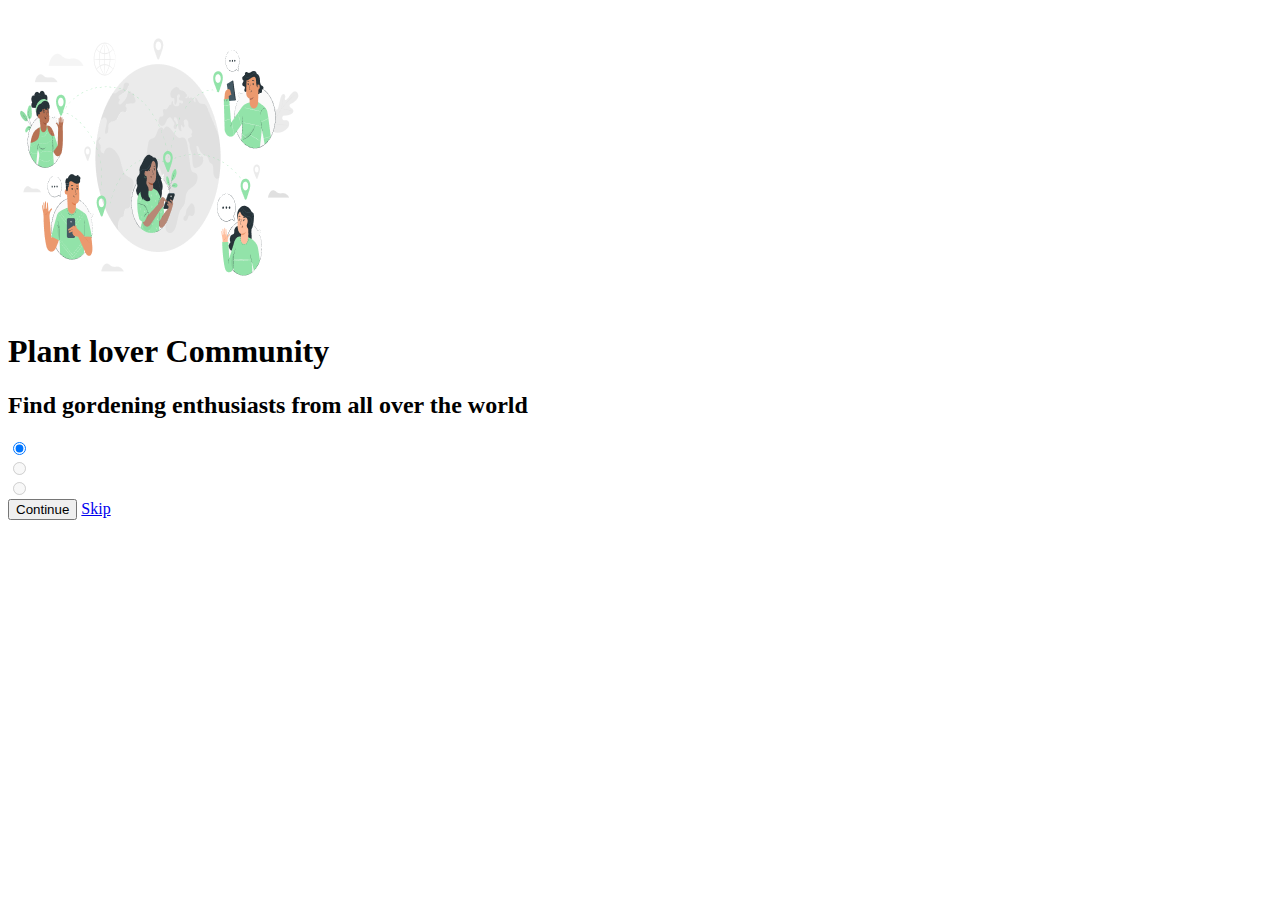
==== index.html @ f8ee6dd6 "Estrutura da página só com HTML" ====
<!DOCTYPE html>
<html lang="en">
<head>
    <meta charset="UTF-8">
    <meta http-equiv="X-UA-Compatible" content="IE=edge">
    <meta name="viewport" content="width=device-width, initial-scale=1.0">

    <link rel="stylesheet" href="styles/styles.css">

    <link rel="preconnect" href="https://fonts.googleapis.com">
    <link rel="preconnect" href="https://fonts.gstatic.com" crossorigin>
    <link href="https://fonts.googleapis.com/css2?family=Poppins:ital,wght@1,200&display=swap" rel="stylesheet">

    <title>Projeto</title>
</head>
<body>
    <main>
        <section id="main-container">
                <div class="image-container">
                    <img src="/images/image-screen3.png" alt="">
                </div>
                <div class="text-container">
                    <h1>Plant lover Community</h1>
                    <h2>Find gordening enthusiasts from all over the world</h2>
                </div>
                <div class="box-circle-container">
                    <div class="radios">
                        <input  id="radio1" type="radio" name="theradio" checked>
                        <label for="radio1"></label>
                    </div>
                    <div class="radios">
                        <input id="radio2" type="radio" name="theradio" disabled>
                        <label for="radio2"></label>
                    </div>
                    <div class="radios">
                        <input id="radio3" type="radio" name="theradio" disabled>
                        <label for="radio3"></label>
                    </div>
                </div>
                <div class="buttons-container">
                    <button>Continue</button>
                    <a href="skip">Skip</a>
                </div>
        </section>
    </main>
</body>
</html>
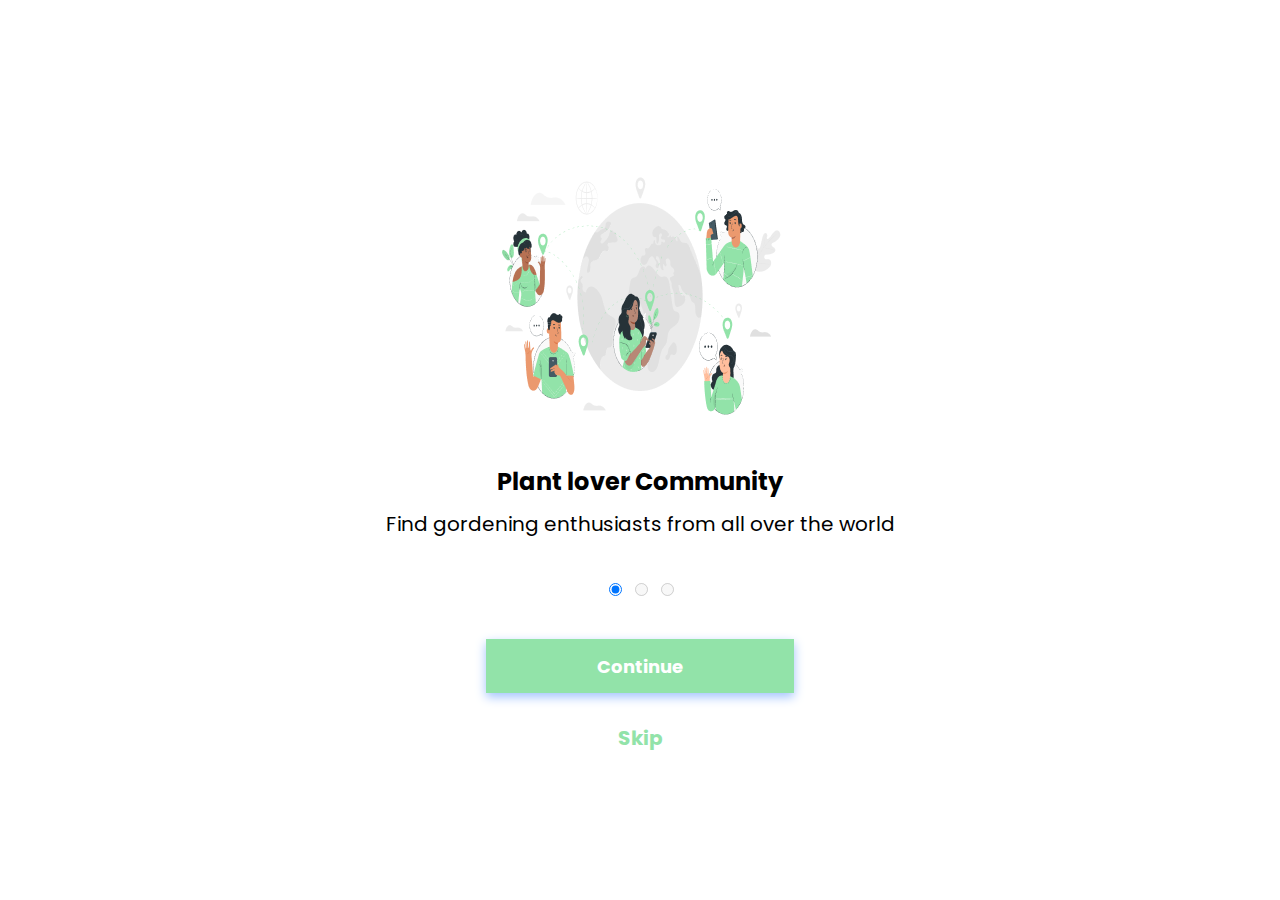
==== commit 5c5324c0: "Estetilização da página com CSS utilizando SCSS" ====
--- a/index.html
+++ b/index.html
@@ -1,5 +1,4 @@
 <!DOCTYPE html>
-<html lang="en">
 <head>
     <meta charset="UTF-8">
     <meta http-equiv="X-UA-Compatible" content="IE=edge">
--- a/styles/styles.css
+++ b/styles/styles.css
@@ -0,0 +1,68 @@
+html, body, h1, h2, button {
+  font-family: "Poppins", sans-serif;
+  margin: 0;
+  padding: 0;
+}
+
+#main-container {
+  display: flex;
+  flex-direction: column;
+  text-align: center;
+  justify-content: center;
+  background-color: white;
+  position: absolute;
+  top: 0;
+  bottom: 0;
+  right: 0;
+  left: 0;
+  margin: auto;
+}
+#main-container .image-container img {
+  width: 300px;
+  height: 300px;
+}
+#main-container .text-container {
+  display: block;
+}
+#main-container .text-container h1 {
+  margin-top: 10px;
+  font-size: 24px;
+}
+#main-container .text-container h2 {
+  margin-top: 10px;
+  font-style: normal;
+  font-weight: 400;
+  font-size: 20px;
+}
+#main-container .box-circle-container {
+  margin-top: 35px;
+  font-size: 20px;
+}
+#main-container .box-circle-container .radios {
+  display: inline;
+}
+#main-container .buttons-container {
+  margin-top: 35px;
+}
+#main-container .buttons-container button {
+  font-weight: bold;
+  align-items: center;
+  width: 308px;
+  height: 54px;
+  border: none;
+  background: #92E3A9;
+  box-shadow: 0px 4px 10px #A1C3FC;
+  color: #FFFFFF;
+  font-size: 18px;
+}
+#main-container .buttons-container button:hover {
+  cursor: pointer;
+}
+#main-container .buttons-container a {
+  margin-top: 30px;
+  display: block;
+  font-size: 20px;
+  color: #92E3A9;
+  text-decoration: none;
+  font-weight: bold;
+}/*# sourceMappingURL=styles.css.map */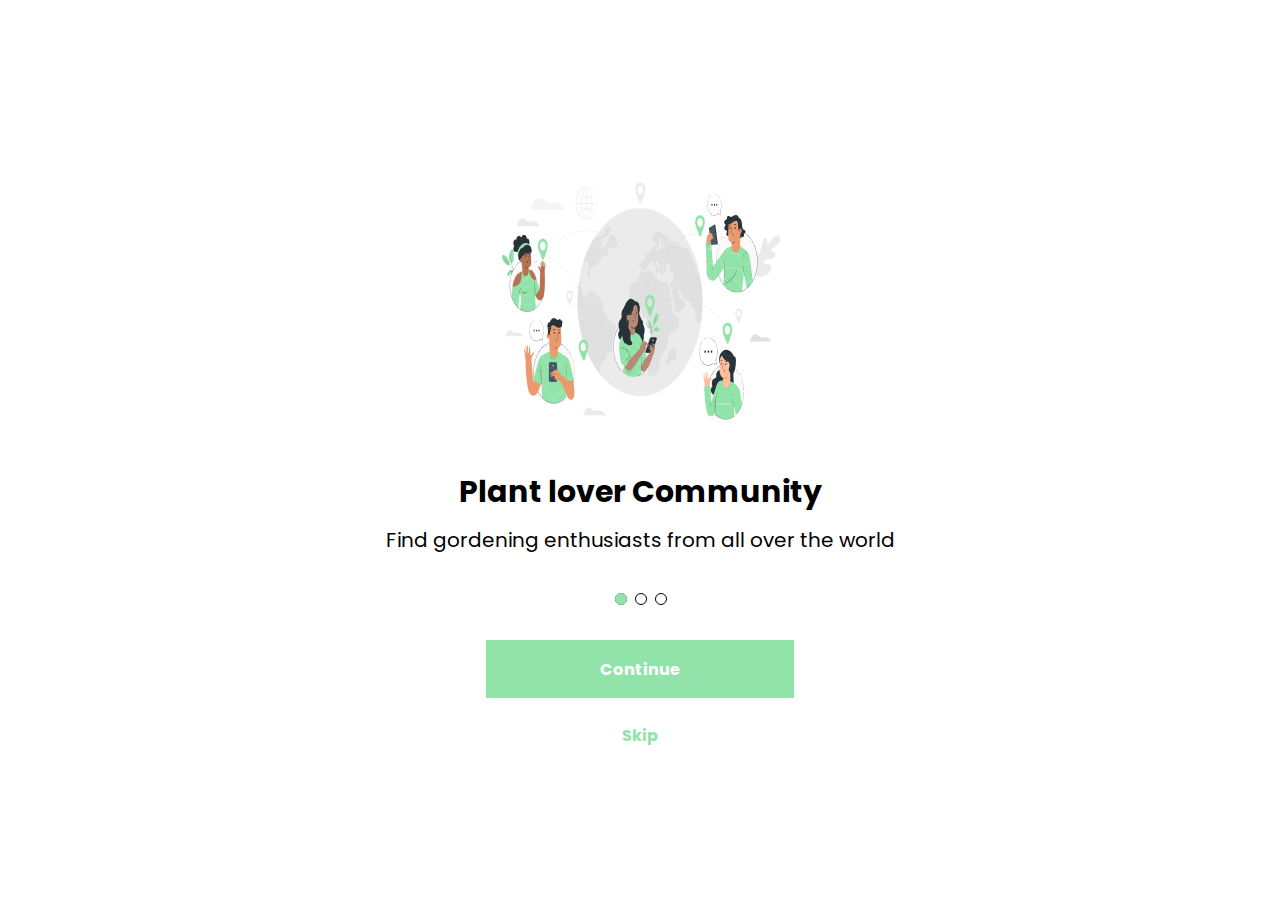
==== commit 1a14f873: "Atualizando o CSS e aplicando a responsividade no site" ====
--- a/index.html
+++ b/index.html
@@ -1,46 +1,59 @@
 <!DOCTYPE html>
+
 <head>
+<!--Configurações da página-->
     <meta charset="UTF-8">
     <meta http-equiv="X-UA-Compatible" content="IE=edge">
     <meta name="viewport" content="width=device-width, initial-scale=1.0">
 
-    <link rel="stylesheet" href="styles/styles.css">
+<!--Link para style-->
+    <link rel="stylesheet" href="/styles/styles.css">
 
+<!--Link para buscar fonte no google fonts-->
     <link rel="preconnect" href="https://fonts.googleapis.com">
     <link rel="preconnect" href="https://fonts.gstatic.com" crossorigin>
-    <link href="https://fonts.googleapis.com/css2?family=Poppins:ital,wght@1,200&display=swap" rel="stylesheet">
+    <link href="https://fonts.googleapis.com/css2?family=Poppins:wght@200&display=swap" rel="stylesheet">
 
-    <title>Projeto</title>
+    <title>Projeto - Screen 1</title>
 </head>
+
 <body>
     <main>
         <section id="main-container">
-                <div class="image-container">
-                    <img src="/images/image-screen3.png" alt="">
-                </div>
-                <div class="text-container">
-                    <h1>Plant lover Community</h1>
-                    <h2>Find gordening enthusiasts from all over the world</h2>
-                </div>
-                <div class="box-circle-container">
-                    <div class="radios">
-                        <input  id="radio1" type="radio" name="theradio" checked>
-                        <label for="radio1"></label>
-                    </div>
-                    <div class="radios">
-                        <input id="radio2" type="radio" name="theradio" disabled>
-                        <label for="radio2"></label>
-                    </div>
-                    <div class="radios">
-                        <input id="radio3" type="radio" name="theradio" disabled>
-                        <label for="radio3"></label>
-                    </div>
-                </div>
-                <div class="buttons-container">
-                    <button>Continue</button>
-                    <a href="skip">Skip</a>
-                </div>
-        </section>
-    </main>
+            <div class="image-container">
+                <img src="/images/image-screen1.png" alt="">
+            </div><!--Termino da div image-container-->
+
+            <div class="text-container">
+                <h1>Plant lover Community</h1>
+                <h2>Find gordening enthusiasts from all over the world</h2>
+            </div><!--Termino da div text-container-->
+
+            <div class="box-circle-container">
+                <div class="radios">
+                    <input id="radio1" type="radio" name="theradio" checked>
+                </div><!--Termino da div radios-->
+
+                <div class="radios">
+                    <input id="radio2" type="radio" name="theradio" disabled>
+                </div><!--Termino da div radios-->
+
+                <div class="radios">
+                    <input id="radio3" type="radio" name="theradio" disabled>
+                </div><!--Termino da div radios-->
+
+            </div><!--Termino da div box-circle-container-->
+
+            <div class="button-container">
+                <a href="/screens/screen_2.html">Continue</a>
+            </div><!--Termino da div button-container-->
+
+            <div class="skip-container">
+                <a href="/screens/screen_3.html">Skip</a>
+            </div><!--Termino da section skip-container-->
+
+        </section><!--Termino da section main-container-->
+    </main><!--Termino da main-->
 </body>
+
 </html>--- a/styles/styles.css
+++ b/styles/styles.css
@@ -18,15 +18,15 @@
   margin: auto;
 }
 #main-container .image-container img {
-  width: 300px;
-  height: 300px;
+  width: 100%;
+  max-width: 300px;
 }
 #main-container .text-container {
   display: block;
 }
 #main-container .text-container h1 {
   margin-top: 10px;
-  font-size: 24px;
+  font-size: 30px;
 }
 #main-container .text-container h2 {
   margin-top: 10px;
@@ -37,32 +37,81 @@
 #main-container .box-circle-container {
   margin-top: 35px;
   font-size: 20px;
+  display: flex;
+  justify-content: center;
 }
 #main-container .box-circle-container .radios {
   display: inline;
 }
-#main-container .buttons-container {
+#main-container .box-circle-container .radios input {
+  position: relative;
+  -webkit-appearance: none;
+     -moz-appearance: none;
+          appearance: none;
+  width: 12px;
+  height: 12px;
+  border-radius: 25px;
+  border: solid 1px black;
+  display: flex;
+  justify-content: center;
+  align-items: center;
+  flex-direction: row;
+}
+#main-container .box-circle-container .radios input::before {
+  content: "";
+  position: absolute;
+  height: 12px;
+  width: 12px;
+  border-radius: 50%;
+  background-color: #92E3A9;
+  opacity: 0;
+  border: none;
+}
+#main-container .box-circle-container .radios input:checked::before {
+  opacity: 1;
+}
+#main-container .button-container {
   margin-top: 35px;
+  display: flex;
+  justify-content: center;
 }
-#main-container .buttons-container button {
+#main-container .button-container a {
+  text-decoration: none;
+  display: flex;
+  width: 80%;
+  max-width: 308px;
+  height: 58px;
+  justify-content: center;
+  text-align: center;
+  flex-direction: column;
+  background-color: #92E3A9;
+  color: white;
   font-weight: bold;
-  align-items: center;
-  width: 308px;
-  height: 54px;
-  border: none;
-  background: #92E3A9;
-  box-shadow: 0px 4px 10px #A1C3FC;
-  color: #FFFFFF;
-  font-size: 18px;
 }
-#main-container .buttons-container button:hover {
-  cursor: pointer;
+#main-container .skip-container {
+  margin-top: 25px;
 }
-#main-container .buttons-container a {
-  margin-top: 30px;
-  display: block;
-  font-size: 20px;
+#main-container .skip-container a {
+  text-decoration: none;
   color: #92E3A9;
-  text-decoration: none;
   font-weight: bold;
+}
+@media screen and (max-width: 480px) {
+  #main-container .text-container h1 {
+    margin-top: 10px;
+    font-size: 24px;
+  }
+  #main-container .text-container h2 {
+    margin-top: 10px;
+    font-style: normal;
+    font-weight: 400;
+    font-size: 18px;
+    padding: 0 10px;
+  }
+  #main-container .button-container a {
+    font-size: 18px;
+  }
+  #main-container .skip-container a {
+    font-size: 18px;
+  }
 }/*# sourceMappingURL=styles.css.map */